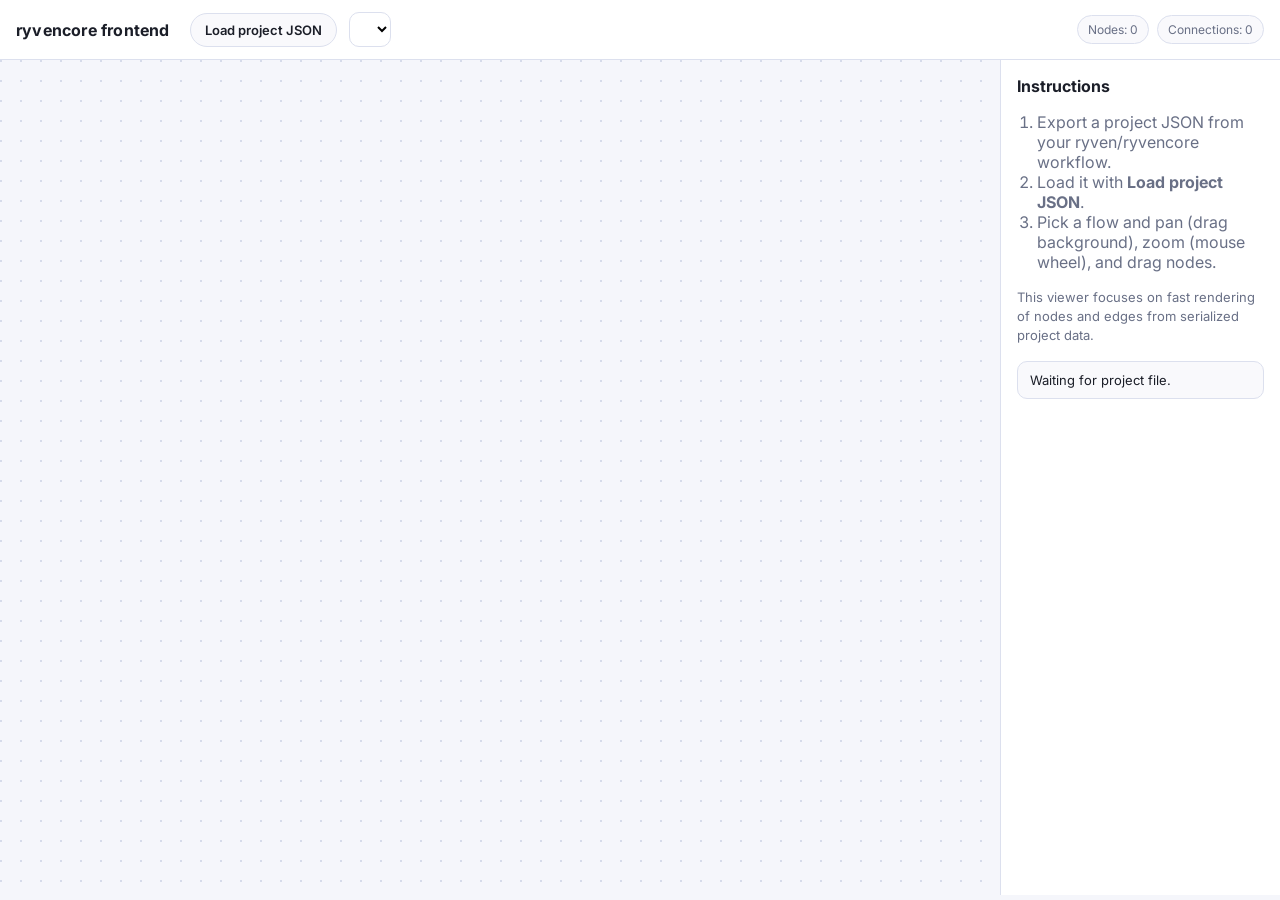
==== web/index.html @ 6c622954 "Add HTML5/jQuery web frontend for ryvencore projects" ====
<!doctype html>
<html lang="en">
<head>
  <meta charset="UTF-8" />
  <meta name="viewport" content="width=device-width, initial-scale=1.0" />
  <title>ryvencore web frontend</title>
  <link rel="preconnect" href="https://fonts.googleapis.com">
  <link rel="preconnect" href="https://fonts.gstatic.com" crossorigin>
  <link href="https://fonts.googleapis.com/css2?family=Inter:wght@400;500;600;700&display=swap" rel="stylesheet">
  <link rel="stylesheet" href="./styles.css" />
</head>
<body>
  <header class="topbar">
    <div class="brand">ryvencore frontend</div>
    <label class="file-input">
      <input id="project-file" type="file" accept=".json,application/json" />
      <span>Load project JSON</span>
    </label>
    <select id="flow-select" aria-label="Flow selector"></select>
    <div class="stats">
      <span id="node-count" class="pill">Nodes: 0</span>
      <span id="connection-count" class="pill">Connections: 0</span>
    </div>
  </header>

  <main id="workspace">
    <div id="graph-surface">
      <div id="graph-viewport">
        <svg id="connections-layer" aria-hidden="true"></svg>
        <div id="nodes-layer"></div>
      </div>
    </div>
    <aside class="panel">
      <h2>Instructions</h2>
      <ol>
        <li>Export a project JSON from your ryven/ryvencore workflow.</li>
        <li>Load it with <strong>Load project JSON</strong>.</li>
        <li>Pick a flow and pan (drag background), zoom (mouse wheel), and drag nodes.</li>
      </ol>
      <p class="muted">This viewer focuses on fast rendering of nodes and edges from serialized project data.</p>
      <p id="status" class="status">Waiting for project file.</p>
    </aside>
  </main>

  <script src="https://code.jquery.com/jquery-3.7.1.min.js" integrity="sha256-/JqT3SQfawRcv/BIHPThkBvs0OEvtFFmqPF/lYI/Cxo=" crossorigin="anonymous"></script>
  <script src="./app.js"></script>
</body>
</html>
---- web/styles.css ----
:root {
  --bg: #f5f6fb;
  --surface: #ffffff;
  --surface-2: #f9f9fc;
  --text: #1b1e28;
  --text-soft: #697086;
  --line: #dce0ee;
  --primary: #6750a4;
  --edge-data: #00a2ff;
  --edge-exec: #ff8f00;
  --shadow: 0 10px 24px rgba(42, 48, 67, 0.12);
}

* { box-sizing: border-box; }
body {
  margin: 0;
  font-family: Inter, system-ui, -apple-system, Segoe UI, Roboto, sans-serif;
  color: var(--text);
  background: var(--bg);
}

.topbar {
  position: sticky;
  top: 0;
  z-index: 20;
  display: flex;
  align-items: center;
  gap: 12px;
  padding: 12px 16px;
  background: var(--surface);
  border-bottom: 1px solid var(--line);
}

.brand {
  font-weight: 700;
  letter-spacing: 0.2px;
  margin-right: 8px;
}

.file-input {
  position: relative;
  overflow: hidden;
  border-radius: 20px;
  border: 1px solid var(--line);
  background: var(--surface-2);
  padding: 8px 14px;
  cursor: pointer;
  font-weight: 600;
  font-size: 13px;
}
.file-input input {
  position: absolute;
  inset: 0;
  opacity: 0;
  cursor: pointer;
}

#flow-select {
  border: 1px solid var(--line);
  border-radius: 10px;
  background: var(--surface);
  padding: 8px 10px;
}

.stats { margin-left: auto; display: flex; gap: 8px; }
.pill {
  padding: 6px 10px;
  border: 1px solid var(--line);
  border-radius: 999px;
  background: var(--surface-2);
  font-size: 12px;
  color: var(--text-soft);
}

#workspace {
  display: grid;
  grid-template-columns: 1fr 280px;
  height: calc(100vh - 65px);
}

#graph-surface {
  position: relative;
  overflow: hidden;
  background:
    radial-gradient(circle at 1px 1px, #d6dbea 1px, transparent 1px) 0 0 / 20px 20px,
    var(--bg);
}

#graph-viewport {
  position: absolute;
  inset: 0;
  transform-origin: 0 0;
}

#connections-layer,
#nodes-layer {
  position: absolute;
  top: 0;
  left: 0;
  width: 6000px;
  height: 6000px;
}

#connections-layer path {
  fill: none;
  stroke-width: 2.5;
  opacity: 0.9;
}

.node {
  position: absolute;
  width: 280px;
  border-radius: 16px;
  border: 1px solid #e4e7f2;
  background: var(--surface);
  box-shadow: var(--shadow);
  overflow: hidden;
}

.node-header {
  background: linear-gradient(125deg, #6f58ad 0%, #5b7fca 100%);
  color: white;
  padding: 12px;
  font-weight: 600;
  cursor: grab;
  user-select: none;
}
.node-header:active { cursor: grabbing; }
.node-subtitle {
  font-size: 11px;
  opacity: 0.8;
  margin-top: 4px;
  overflow: hidden;
  text-overflow: ellipsis;
  white-space: nowrap;
}

.ports {
  display: grid;
  grid-template-columns: 1fr 1fr;
  gap: 1px;
  background: #eef1f9;
}
.port-col {
  background: var(--surface);
  padding: 8px;
}
.port-row {
  height: 28px;
  display: flex;
  align-items: center;
  gap: 7px;
  font-size: 12px;
  color: #444a5f;
}
.port-col.outputs .port-row { justify-content: flex-end; }
.port-dot {
  width: 10px;
  height: 10px;
  border-radius: 50%;
  border: 2px solid;
}
.port-dot.data { border-color: var(--edge-data); }
.port-dot.exec { border-color: var(--edge-exec); }
.port-name {
  max-width: 95px;
  white-space: nowrap;
  overflow: hidden;
  text-overflow: ellipsis;
}

.panel {
  border-left: 1px solid var(--line);
  padding: 16px;
  background: var(--surface);
  overflow: auto;
}
.panel h2 { margin-top: 0; font-size: 16px; }
.panel ol { padding-left: 20px; color: var(--text-soft); }
.muted { color: var(--text-soft); font-size: 13px; line-height: 1.45; }
.status {
  margin-top: 16px;
  padding: 10px 12px;
  border-radius: 10px;
  border: 1px solid var(--line);
  background: var(--surface-2);
  font-size: 13px;
}

@media (max-width: 1024px) {
  #workspace { grid-template-columns: 1fr; }
  .panel { display: none; }
}
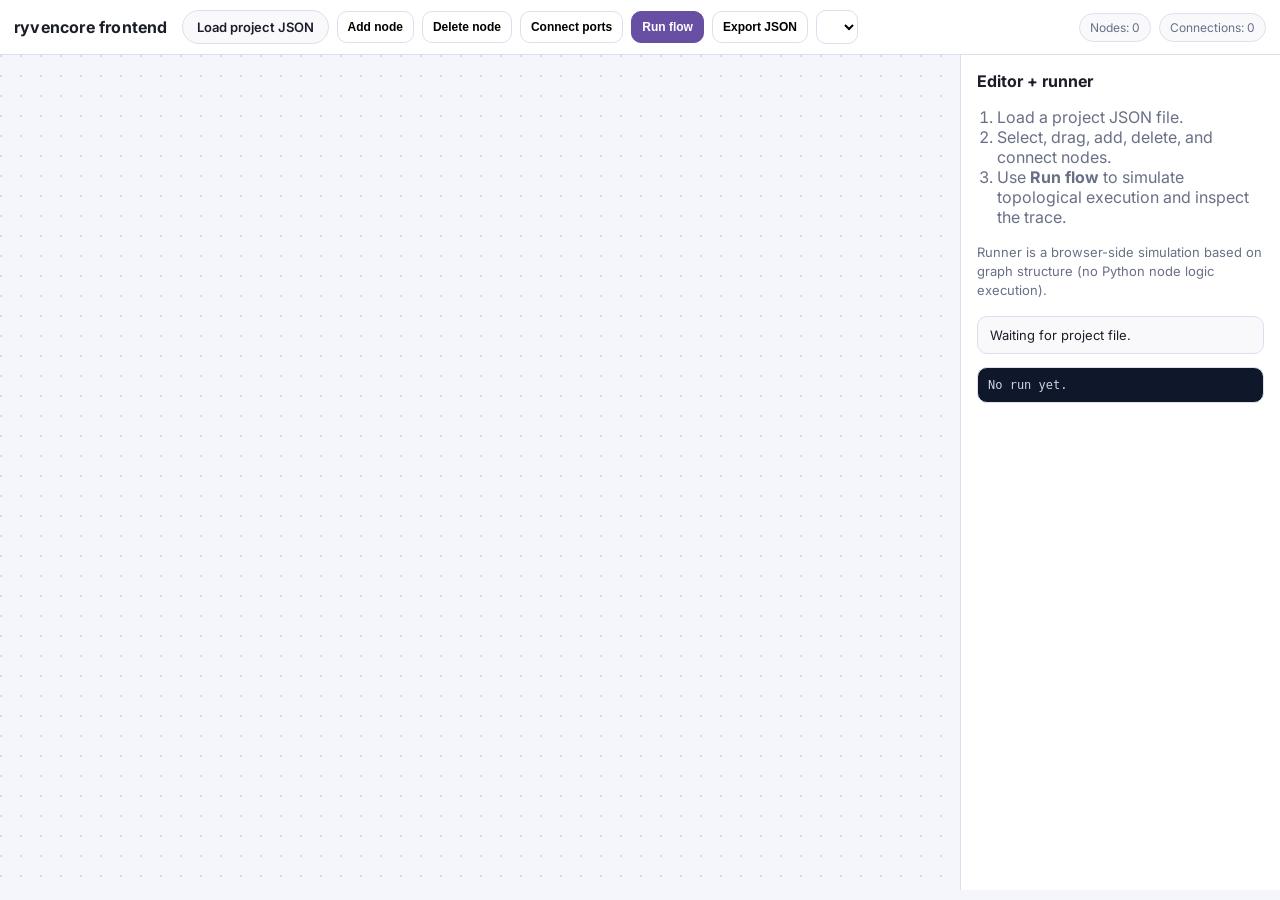
==== commit df64d8ba: "Add web editor and runner capabilities" ====
--- a/web/index.html
+++ b/web/index.html
@@ -16,6 +16,11 @@
       <input id="project-file" type="file" accept=".json,application/json" />
       <span>Load project JSON</span>
     </label>
+    <button id="add-node" class="btn">Add node</button>
+    <button id="delete-node" class="btn">Delete node</button>
+    <button id="connect-mode" class="btn">Connect ports</button>
+    <button id="run-flow" class="btn btn-primary">Run flow</button>
+    <button id="export-json" class="btn">Export JSON</button>
     <select id="flow-select" aria-label="Flow selector"></select>
     <div class="stats">
       <span id="node-count" class="pill">Nodes: 0</span>
@@ -31,14 +36,15 @@
       </div>
     </div>
     <aside class="panel">
-      <h2>Instructions</h2>
+      <h2>Editor + runner</h2>
       <ol>
-        <li>Export a project JSON from your ryven/ryvencore workflow.</li>
-        <li>Load it with <strong>Load project JSON</strong>.</li>
-        <li>Pick a flow and pan (drag background), zoom (mouse wheel), and drag nodes.</li>
+        <li>Load a project JSON file.</li>
+        <li>Select, drag, add, delete, and connect nodes.</li>
+        <li>Use <strong>Run flow</strong> to simulate topological execution and inspect the trace.</li>
       </ol>
-      <p class="muted">This viewer focuses on fast rendering of nodes and edges from serialized project data.</p>
+      <p class="muted">Runner is a browser-side simulation based on graph structure (no Python node logic execution).</p>
       <p id="status" class="status">Waiting for project file.</p>
+      <pre id="run-output" class="run-output">No run yet.</pre>
     </aside>
   </main>
 
--- a/web/styles.css
+++ b/web/styles.css
@@ -6,9 +6,13 @@
   --text-soft: #697086;
   --line: #dce0ee;
   --primary: #6750a4;
+  --primary-2: #8069c6;
   --edge-data: #00a2ff;
   --edge-exec: #ff8f00;
   --shadow: 0 10px 24px rgba(42, 48, 67, 0.12);
+  --topbar-height: 65px;
+  --canvas-width: 6000px;
+  --canvas-height: 6000px;
 }
 
 * { box-sizing: border-box; }
@@ -25,8 +29,8 @@
   z-index: 20;
   display: flex;
   align-items: center;
-  gap: 12px;
-  padding: 12px 16px;
+  gap: 8px;
+  padding: 10px 14px;
   background: var(--surface);
   border-bottom: 1px solid var(--line);
 }
@@ -34,7 +38,7 @@
 .brand {
   font-weight: 700;
   letter-spacing: 0.2px;
-  margin-right: 8px;
+  margin-right: 6px;
 }
 
 .file-input {
@@ -55,11 +59,29 @@
   cursor: pointer;
 }
 
+.btn,
 #flow-select {
   border: 1px solid var(--line);
   border-radius: 10px;
   background: var(--surface);
   padding: 8px 10px;
+  font-size: 12px;
+}
+
+.btn {
+  cursor: pointer;
+  font-weight: 600;
+}
+.btn:hover { background: var(--surface-2); }
+.btn-primary {
+  background: var(--primary);
+  border-color: var(--primary);
+  color: #fff;
+}
+.btn-primary:hover { background: var(--primary-2); }
+.btn.active {
+  background: #ede8fb;
+  border-color: #cfbdfc;
 }
 
 .stats { margin-left: auto; display: flex; gap: 8px; }
@@ -74,8 +96,8 @@
 
 #workspace {
   display: grid;
-  grid-template-columns: 1fr 280px;
-  height: calc(100vh - 65px);
+  grid-template-columns: 1fr 320px;
+  height: calc(100vh - var(--topbar-height));
 }
 
 #graph-surface {
@@ -97,8 +119,8 @@
   position: absolute;
   top: 0;
   left: 0;
-  width: 6000px;
-  height: 6000px;
+  width: var(--canvas-width);
+  height: var(--canvas-height);
 }
 
 #connections-layer path {
@@ -115,6 +137,14 @@
   background: var(--surface);
   box-shadow: var(--shadow);
   overflow: hidden;
+}
+.node.selected {
+  border-color: #967ed8;
+  box-shadow: 0 0 0 2px rgba(150, 126, 216, 0.3), var(--shadow);
+}
+.node.running {
+  border-color: #10b981;
+  box-shadow: 0 0 0 2px rgba(16, 185, 129, 0.25), var(--shadow);
 }
 
 .node-header {
@@ -153,6 +183,8 @@
   font-size: 12px;
   color: #444a5f;
 }
+.port-row.selectable { cursor: crosshair; }
+.port-row.pending { background: #ede8fb; border-radius: 6px; }
 .port-col.outputs .port-row { justify-content: flex-end; }
 .port-dot {
   width: 10px;
@@ -186,8 +218,21 @@
   background: var(--surface-2);
   font-size: 13px;
 }
-
-@media (max-width: 1024px) {
+.run-output {
+  margin-top: 10px;
+  padding: 10px;
+  border-radius: 10px;
+  border: 1px solid var(--line);
+  background: #0f172a;
+  color: #cbd5e1;
+  font-size: 12px;
+  max-height: 220px;
+  overflow: auto;
+  white-space: pre-wrap;
+}
+
+@media (max-width: 1200px) {
   #workspace { grid-template-columns: 1fr; }
   .panel { display: none; }
-}
+  .stats { display: none; }
+}
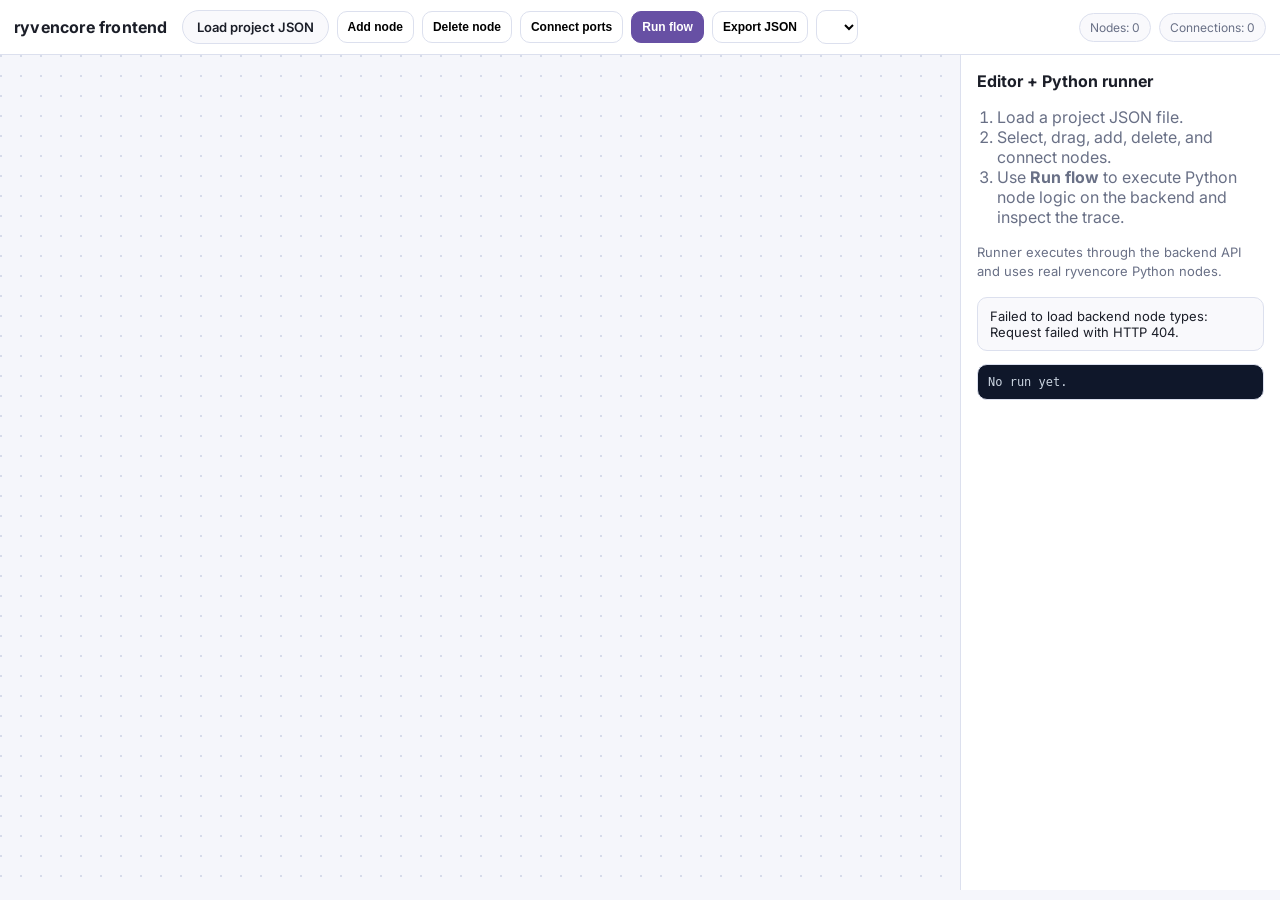
==== commit 7b2a3881: "Add Python backend runner and example nodes" ====
--- a/web/index.html
+++ b/web/index.html
@@ -36,13 +36,13 @@
       </div>
     </div>
     <aside class="panel">
-      <h2>Editor + runner</h2>
+      <h2>Editor + Python runner</h2>
       <ol>
         <li>Load a project JSON file.</li>
         <li>Select, drag, add, delete, and connect nodes.</li>
-        <li>Use <strong>Run flow</strong> to simulate topological execution and inspect the trace.</li>
+        <li>Use <strong>Run flow</strong> to execute Python node logic on the backend and inspect the trace.</li>
       </ol>
-      <p class="muted">Runner is a browser-side simulation based on graph structure (no Python node logic execution).</p>
+      <p class="muted">Runner executes through the backend API and uses real ryvencore Python nodes.</p>
       <p id="status" class="status">Waiting for project file.</p>
       <pre id="run-output" class="run-output">No run yet.</pre>
     </aside>
